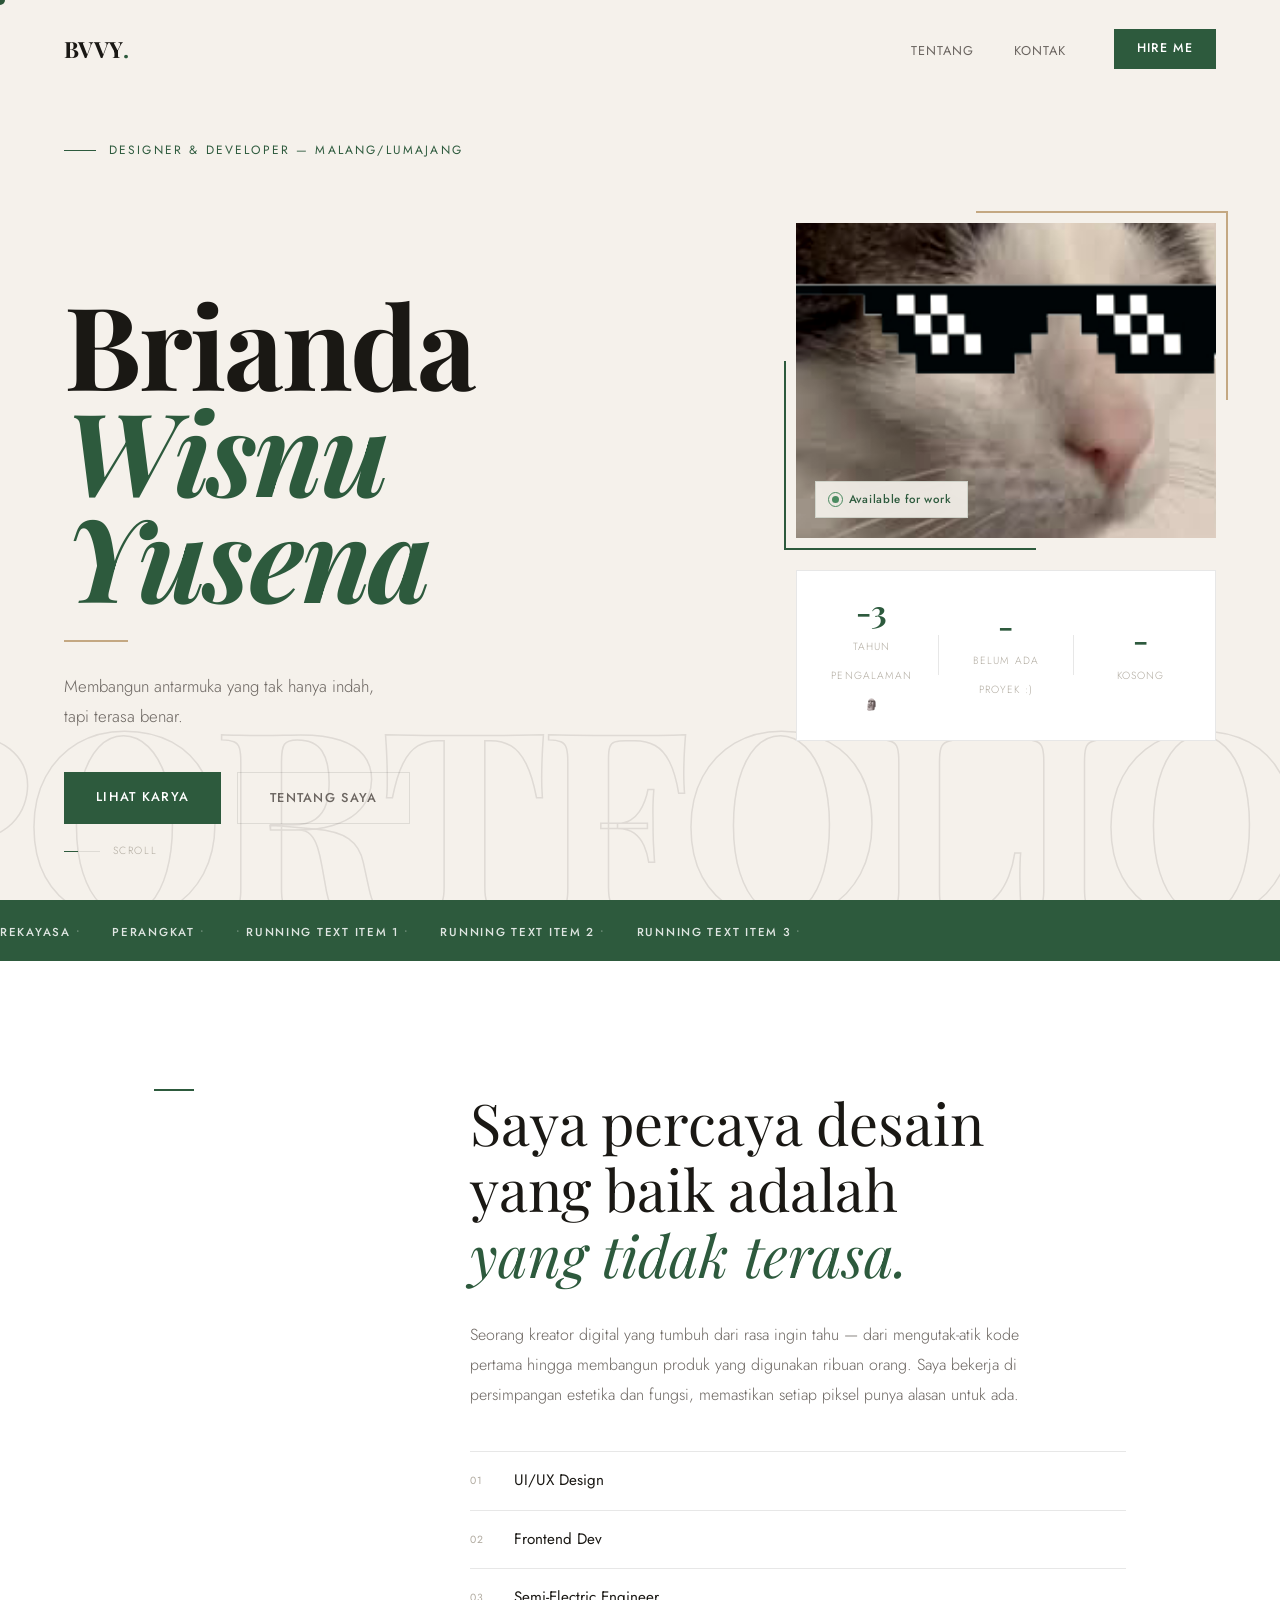
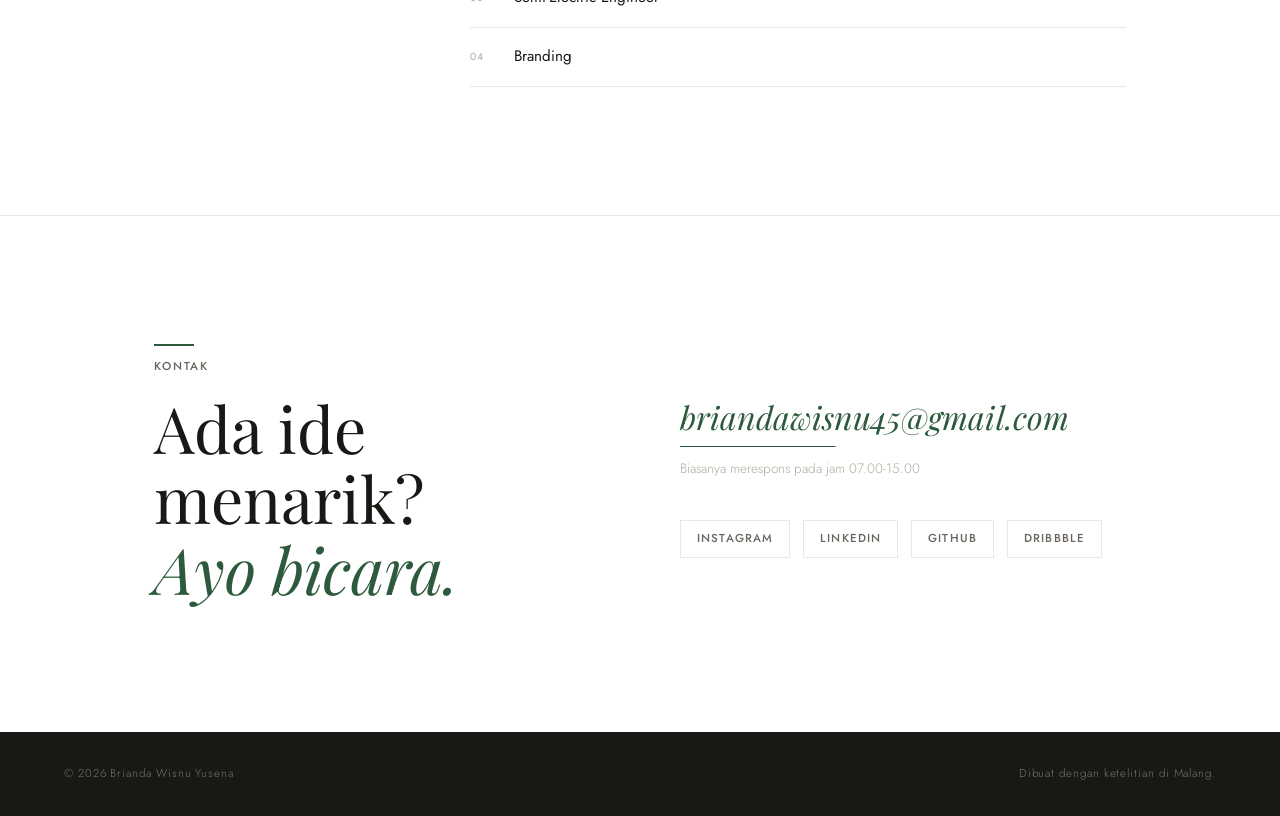
==== index.html @ b6e25d0e "Add files via upload" ====
<!DOCTYPE html>
<html lang="id">
<head>
  <meta charset="UTF-8"/>
  <meta name="viewport" content="width=device-width, initial-scale=1.0"/>
  <title>Brianda Wisnu Yusena — Portfolio</title>
  <link rel="stylesheet" href="style.css"/>
  <link href="https://fonts.googleapis.com/css2?family=Playfair+Display:ital,wght@0,400;0,700;1,400;1,700&family=Jost:wght@300;400;500&display=swap" rel="stylesheet"/>
</head>
<body>

  <div class="cursor" id="cursor"></div>

  <!-- NAV -->
  <nav class="nav" id="nav">
    <div class="nav-logo">BVVY<span>.</span></div>
    <ul class="nav-links">
      <li><a href="#about">Tentang</a></li>
      <li><a href="#contact">Kontak</a></li>
    </ul>
    <a href="file:///D:/Maweb/Page/hire.html" class="nav-cta">Hire Me</a>
  </nav>

  <!-- HERO -->
  <section class="hero" id="home">
    <div class="hero-bg-text">PORTFOLIO</div>
    <div class="hero-inner">
      <div class="hero-left">
        <p class="hero-eyebrow reveal">Designer &amp; Developer — Malang/Lumajang</p>
        <h1 class="hero-title reveal">
          <br>Brianda<br/>
          <em>Wisnu Yusena</em>
        </h1>
        <div class="hero-line-dec reveal"></div>
        <p class="hero-desc reveal">
          Membangun antarmuka yang tak hanya indah,<br/>
          tapi terasa benar.
        </p>
        <div class="hero-actions reveal">
          <a href="#work" class="btn-primary">Lihat Karya</a>
          <a href="#about" class="btn-ghost">Tentang Saya</a>
        </div>
      </div>
      <div class="hero-right reveal">
        <div class="hero-photo-frame">
          <img src="Pc/images 5.png" alt="Arif Rizaldi" class="hero-photo"/>
          <div class="hero-photo-tag">
            <div class="dot-pulse"></div>
            <span>Available for work</span>
          </div>
        </div>
        <div class="hero-stats">
          <div class="stat">
            <span class="stat-num">-3</span>
            <span class="stat-label">Tahun Pengalaman 🗿</span>
          </div>
          <div class="stat-div"></div>
          <div class="stat">
            <span class="stat-num">-</span>
            <span class="stat-label">Belum ada proyek :)</span>
          </div>
          <div class="stat-div"></div>
          <div class="stat">
            <span class="stat-num">-</span>
            <span class="stat-label">Kosong</span>
          </div>
        </div>
      </div>
    </div>
    <div class="hero-scroll-indicator">
      <div class="scroll-track"><div class="scroll-thumb"></div></div>
      <span>scroll</span>
    </div>
  </section>

  <!-- MARQUEE -->
  <div class="marquee-wrap">
  <div class="marquee">
    <span>Rekayasa <em>•</em></span>
    <span>Perangkat <em>•</em></span>
    <span> <em>•</em></span>
  </div>
  <div class="marquee" aria-hidden="true">
    <span>Running Text Item 1 <em>•</em></span>
    <span>Running Text Item 2 <em>•</em></span>
    <span>Running Text Item 3 <em>•</em></span>
  </div>
</div>
  <!-- ABOUT -->
  <section class="about" id="about">
    <div class="container">
      <div class="about-wrap">
        <div class="about-label reveal">
          <div class="label-line"></div>
          <p>Tentang Saya</p>
        </div>
        <div class="about-body">
          <h2 class="about-title reveal">
            Saya percaya desain<br/>
            yang baik adalah<br/>
            <em>yang tidak terasa.</em>
          </h2>
          <p class="about-text reveal">
            Seorang kreator digital yang tumbuh dari rasa ingin tahu — dari mengutak-atik kode pertama hingga membangun produk yang digunakan ribuan orang. Saya bekerja di persimpangan estetika dan fungsi, memastikan setiap piksel punya alasan untuk ada.
          </p>
          <div class="about-skills reveal">
            <div class="skill-item"><span>01</span>UI/UX Design</div>
            <div class="skill-item"><span>02</span>Frontend Dev</div>
            <div class="skill-item"><span>03</span>Semi-Electric Engineer</div>
            <div class="skill-item"><span>04</span>Branding</div>
          </div>
        </div>
      </div>
    </div>
  </section>
  <!-- CONTACT -->
  <section class="contact" id="contact">
    <div class="container">
      <div class="contact-wrap reveal">
        <div class="contact-left">
          <div class="label-line"></div>
          <p class="contact-label">Kontak</p>
          <h2 class="contact-title">Ada ide<br/>menarik?<br/><em>Ayo bicara.</em></h2>
        </div>
        <div class="contact-right">
          <a href="mailto:briandawisnu45@gmail.com" class="contact-email">briandawisnu45@gmail.com</a>
          <p class="contact-note">Biasanya merespons pada jam 07.00-15.00</p>
          <div class="contact-socials">
            <a href="https://www.instagram.com/elangselam_e?igsh=MTh6Z2Eya3MxMW1mcg%3D%3D" class="social-link">Instagram</a>
            <a href="http://www.linkedin.com/in/brianda-wisnu-yusena-b9aa6035a" class="social-link">LinkedIn</a>
            <a href="https://github.com/Brian-yo" class="social-link">GitHub</a>
            <a href="#" class="social-link">Dribbble</a>
          </div>
        </div>
      </div>
    </div>
  </section>

  <!-- FOOTER -->
  <footer class="footer">
    <p>© 2026 Brianda Wisnu Yusena</p>
    <p>Dibuat dengan ketelitian di Malang.</p>
  </footer>

  <script src="script.js"></script>
</body>
</html>
---- style.css ----
/* ===== RESET ===== */
*, *::before, *::after { margin: 0; padding: 0; box-sizing: border-box; }

:root {
  --bg:       #f5f1eb;
  --bg2:      #eeeae3;
  --surface:  #ffffff;
  --ink:      #1a1814;
  --ink-soft: #6b6560;
  --ink-faint:#b0aa9f;
  --accent:   #2d5a3d;
  --accent2:  #4a8a60;
  --warm:     #c4a882;
  --border:   rgba(26,24,20,0.1);
  --font-serif: 'Playfair Display', Georgia, serif;
  --font-sans:  'Jost', sans-serif;
  --ease: cubic-bezier(0.25, 0.46, 0.45, 0.94);
}

html { scroll-behavior: smooth; }

body {
  background: var(--bg);
  color: var(--ink);
  font-family: var(--font-sans);
  font-weight: 300;
  font-size: 17px;
  line-height: 1.7;
  overflow-x: hidden;
  cursor: none;
}

a { color: inherit; text-decoration: none; }

/* ===== CURSOR ===== */
.cursor {
  position: fixed;
  width: 10px; height: 10px;
  background: var(--accent);
  border-radius: 50%;
  pointer-events: none;
  z-index: 9999;
  transform: translate(-50%, -50%);
  transition: transform 0.1s var(--ease), width 0.3s var(--ease), height 0.3s var(--ease), background 0.3s;
  mix-blend-mode: multiply;
}
body.hovering .cursor {
  width: 48px; height: 48px;
  background: var(--accent);
  opacity: 0.25;
}

/* ===== NAV ===== */
.nav {
  position: fixed; top: 0; left: 0; right: 0;
  z-index: 100;
  display: flex; align-items: center;
  padding: 1.8rem 4rem;
  gap: 3rem;
  transition: padding 0.4s var(--ease), background 0.4s, box-shadow 0.4s;
}
.nav.scrolled {
  padding: 1.1rem 4rem;
  background: rgba(245,241,235,0.92);
  backdrop-filter: blur(16px);
  box-shadow: 0 1px 0 var(--border);
}
.nav-logo {
  font-family: var(--font-serif);
  font-size: 1.4rem;
  font-weight: 700;
  letter-spacing: 0.02em;
  color: var(--ink);
  margin-right: auto;
}
.nav-logo span { color: var(--accent); }
.nav-links {
  list-style: none;
  display: flex; gap: 2.5rem;
}
.nav-links a {
  font-size: 0.8rem;
  font-weight: 400;
  letter-spacing: 0.08em;
  text-transform: uppercase;
  color: var(--ink-soft);
  position: relative;
  transition: color 0.3s;
}
.nav-links a::after {
  content: '';
  position: absolute;
  bottom: -2px; left: 0;
  width: 0; height: 1.5px;
  background: var(--accent);
  transition: width 0.35s var(--ease);
}
.nav-links a:hover { color: var(--ink); }
.nav-links a:hover::after { width: 100%; }
.nav-cta {
  font-size: 0.78rem;
  font-weight: 500;
  letter-spacing: 0.1em;
  text-transform: uppercase;
  color: var(--surface);
  background: var(--accent);
  padding: 0.6rem 1.4rem;
  transition: background 0.3s, transform 0.2s;
}
.nav-cta:hover { background: var(--accent2); transform: translateY(-1px); }

/* ===== HERO ===== */
.hero {
  min-height: 100vh;
  display: flex; align-items: center;
  padding: 8rem 4rem 4rem;
  position: relative;
  overflow: hidden;
}
.hero-bg-text {
  position: absolute;
  bottom: -0.15em; right: -0.05em;
  font-family: var(--font-serif);
  font-size: clamp(8rem, 20vw, 20rem);
  font-weight: 700;
  color: transparent;
  -webkit-text-stroke: 1.5px var(--border);
  letter-spacing: -0.04em;
  pointer-events: none;
  user-select: none;
  line-height: 1;
}
.hero-inner {
  display: grid;
  grid-template-columns: 1fr 1fr;
  gap: 5rem;
  align-items: center;
  width: 100%;
  max-width: 1200px;
  margin: 0 auto;
}
.hero-eyebrow {
  font-size: 0.75rem;
  font-weight: 400;
  letter-spacing: 0.18em;
  text-transform: uppercase;
  color: var(--accent);
  margin-bottom: 1.5rem;
  display: flex; align-items: center; gap: 0.8rem;
}
.hero-eyebrow::before {
  content: '';
  display: inline-block;
  width: 2rem; height: 1px;
  background: var(--accent);
}
.hero-title {
  font-family: var(--font-serif);
  font-size: clamp(4rem, 9vw, 8rem);
  font-weight: 700;
  line-height: 0.92;
  letter-spacing: -0.02em;
  color: var(--ink);
  margin-bottom: 2rem;
}
.hero-title em {
  font-style: italic;
  color: var(--accent);
}
.hero-line-dec {
  width: 4rem; height: 2px;
  background: var(--warm);
  margin-bottom: 1.8rem;
}
.hero-desc {
  font-size: 1.05rem;
  color: var(--ink-soft);
  line-height: 1.8;
  margin-bottom: 2.5rem;
}
.hero-actions { display: flex; gap: 1rem; flex-wrap: wrap; }
.btn-primary {
  display: inline-block;
  font-size: 0.8rem;
  font-weight: 500;
  letter-spacing: 0.1em;
  text-transform: uppercase;
  background: var(--accent);
  color: #fff;
  padding: 0.9rem 2rem;
  transition: background 0.3s, transform 0.2s;
}
.btn-primary:hover { background: var(--accent2); transform: translateY(-2px); }
.btn-ghost {
  display: inline-block;
  font-size: 0.8rem;
  font-weight: 500;
  letter-spacing: 0.1em;
  text-transform: uppercase;
  border: 1.5px solid var(--border);
  color: var(--ink-soft);
  padding: 0.9rem 2rem;
  transition: border-color 0.3s, color 0.3s, transform 0.2s;
}
.btn-ghost:hover { border-color: var(--ink); color: var(--ink); transform: translateY(-2px); }

/* HERO RIGHT */
.hero-right { display: flex; flex-direction: column; gap: 2rem; }
.hero-photo-frame {
  position: relative;
  width: 100%;
  max-width: 420px;
  margin-left: auto;
}
.hero-photo {
  width: 100%;
  aspect-ratio: 4/3;
  object-fit: cover;
  object-position: center;
  display: block;
  filter: sepia(8%) contrast(1.05);
  transition: filter 0.5s;
}
.hero-photo:hover { filter: sepia(0%) contrast(1.02); }
.hero-photo-frame::before {
  content: '';
  position: absolute;
  top: -12px; right: -12px;
  width: 60%; height: 60%;
  border-top: 2px solid var(--warm);
  border-right: 2px solid var(--warm);
  pointer-events: none;
  z-index: 1;
}
.hero-photo-frame::after {
  content: '';
  position: absolute;
  bottom: -12px; left: -12px;
  width: 60%; height: 60%;
  border-bottom: 2px solid var(--accent);
  border-left: 2px solid var(--accent);
  pointer-events: none;
  z-index: 1;
}
.hero-photo-tag {
  position: absolute;
  bottom: 1.2rem; left: 1.2rem;
  background: rgba(245,241,235,0.92);
  backdrop-filter: blur(8px);
  padding: 0.5rem 1rem;
  display: flex; align-items: center; gap: 0.6rem;
  font-size: 0.72rem;
  font-weight: 500;
  letter-spacing: 0.06em;
  color: var(--accent);
  border: 1px solid rgba(45,90,61,0.15);
  z-index: 2;
}
.dot-pulse {
  width: 7px; height: 7px;
  border-radius: 50%;
  background: var(--accent2);
  position: relative;
}
.dot-pulse::after {
  content: '';
  position: absolute;
  inset: -4px;
  border-radius: 50%;
  border: 1.5px solid var(--accent2);
  animation: pulse 2s infinite;
}
@keyframes pulse {
  0% { opacity: 1; transform: scale(1); }
  100% { opacity: 0; transform: scale(2.2); }
}

/* HERO STATS */
.hero-stats {
  display: flex; align-items: center;
  gap: 1.5rem;
  padding: 1.5rem 2rem;
  background: var(--surface);
  border: 1px solid var(--border);
  max-width: 420px;
  margin-left: auto;
}
.stat { text-align: center; flex: 1; }
.stat-num {
  display: block;
  font-family: var(--font-serif);
  font-size: 2rem;
  font-weight: 700;
  color: var(--accent);
  line-height: 1;
  margin-bottom: 0.2rem;
}
.stat-label {
  font-size: 0.65rem;
  text-transform: uppercase;
  letter-spacing: 0.1em;
  color: var(--ink-faint);
}
.stat-div { width: 1px; height: 40px; background: var(--border); }

/* HERO SCROLL */
.hero-scroll-indicator {
  position: absolute;
  bottom: 2.5rem; left: 4rem;
  display: flex; align-items: center; gap: 0.8rem;
  font-size: 0.65rem;
  letter-spacing: 0.15em;
  text-transform: uppercase;
  color: var(--ink-faint);
}
.scroll-track {
  width: 36px; height: 1px;
  background: var(--border);
  position: relative; overflow: hidden;
}
.scroll-thumb {
  position: absolute;
  top: 0; left: 0;
  height: 100%; width: 40%;
  background: var(--accent);
  animation: scrollAnim 2s infinite var(--ease);
}
@keyframes scrollAnim {
  0% { left: -40%; }
  100% { left: 140%; }
}

/* ===== MARQUEE ===== */
.marquee-wrap {
  overflow: hidden;
  background: var(--accent);
  padding: 1rem 0;
  white-space: nowrap;
}
.marquee {
  display: inline-flex; gap: 2rem;
  animation: marquee 20s linear infinite;
}
.marquee span {
  font-size: 0.72rem;
  font-weight: 500;
  letter-spacing: 0.15em;
  text-transform: uppercase;
  color: rgba(255,255,255,0.85);
}
.marquee em {
  color: rgba(255,255,255,0.35);
  font-style: normal;
}
@keyframes marquee {
  from { transform: translateX(0); }
  to { transform: translateX(-50%); }
}

/* ===== CONTAINER ===== */
.container {
  max-width: 1100px;
  margin: 0 auto;
  padding: 0 4rem;
}

/* ===== LABEL STYLE ===== */
.label-line {
  width: 2.5rem; height: 2px;
  background: var(--accent);
  margin-bottom: 0.7rem;
}

/* ===== ABOUT ===== */
.about {
  padding: 8rem 0;
  background: var(--surface);
}
.about-wrap {
  display: grid;
  grid-template-columns: 220px 1fr;
  gap: 6rem;
  align-items: start;
}
.about-label p {
  font-size: 0.72rem;
  font-weight: 500;
  letter-spacing: 0.16em;
  text-transform: uppercase;
  color: var(--ink-soft);
  position: sticky;
  top: 7rem;
}
.about-title {
  font-family: var(--font-serif);
  font-size: clamp(2.2rem, 4.5vw, 3.8rem);
  font-weight: 400;
  line-height: 1.15;
  margin-bottom: 2rem;
}
.about-title em { font-style: italic; color: var(--accent); }
.about-text {
  font-size: 1rem;
  color: var(--ink-soft);
  line-height: 1.9;
  margin-bottom: 2.5rem;
  max-width: 560px;
}
.about-skills {
  display: flex;
  flex-direction: column;
  gap: 0;
  border-top: 1px solid var(--border);
}
.skill-item {
  display: flex; align-items: center; gap: 1.5rem;
  padding: 1rem 0;
  border-bottom: 1px solid var(--border);
  font-size: 0.95rem;
  font-weight: 400;
  color: var(--ink);
  transition: padding-left 0.3s var(--ease), color 0.3s;
  cursor: default;
}
.skill-item:hover { padding-left: 0.8rem; color: var(--accent); }
.skill-item span {
  font-size: 0.65rem;
  font-weight: 400;
  letter-spacing: 0.1em;
  color: var(--ink-faint);
  min-width: 20px;
}

/* ===== WORK ===== */
.work {
  padding: 8rem 0;
  background: var(--bg);
}
.work-header {
  margin-bottom: 4rem;
}
.work-label {
  font-size: 0.72rem;
  font-weight: 500;
  letter-spacing: 0.16em;
  text-transform: uppercase;
  color: var(--ink-soft);
  margin-bottom: 0.5rem;
}
.work-title {
  font-family: var(--font-serif);
  font-size: clamp(2.5rem, 5vw, 4.5rem);
  font-weight: 700;
  line-height: 1.05;
  letter-spacing: -0.02em;
}
.work-title em { font-style: italic; color: var(--accent); }

.work-list { display: flex; flex-direction: column; gap: 0; }
.work-item {
  display: grid;
  grid-template-columns: 60px 360px 1fr;
  gap: 2.5rem;
  align-items: center;
  padding: 3rem 0;
  border-top: 1px solid var(--border);
  position: relative;
  transition: background 0.3s;
}
.work-item:last-child { border-bottom: 1px solid var(--border); }
.work-item:hover { background: rgba(255,255,255,0.5); }

.work-num {
  font-family: var(--font-serif);
  font-size: 0.72rem;
  font-weight: 700;
  color: var(--ink-faint);
  letter-spacing: 0.05em;
  align-self: flex-start;
  padding-top: 0.3rem;
}
.work-img-wrap { overflow: hidden; }
.work-img {
  height: 200px;
  position: relative;
  overflow: hidden;
  transition: transform 0.5s var(--ease);
}
.work-item:hover .work-img { transform: scale(1.03); }
.wi-shape {
  position: absolute;
  border-radius: 50%;
  opacity: 0.4;
  transition: transform 0.7s var(--ease);
}
.ws1 { width: 100px; height: 100px; background: var(--warm); top: -20px; right: -20px; }
.ws2 { width: 60px; height: 60px; background: var(--accent); bottom: 20px; left: 20px; border-radius: 0; transform: rotate(30deg); }
.ws3 { width: 80px; height: 80px; background: #4a8a60; bottom: -10px; right: 30px; }
.ws4 { width: 50px; height: 50px; background: #2d5a3d; top: 20px; left: -10px; border-radius: 4px; }
.ws5 { width: 90px; height: 90px; background: #8a6090; top: 10px; left: 30px; border-radius: 4px; transform: rotate(15deg); }
.ws6 { width: 55px; height: 55px; background: #5a3d7a; bottom: 20px; right: 20px; }
.work-item:hover .wi-shape { transform: scale(1.25) rotate(10deg); opacity: 0.6; }

.work-meta { padding-right: 2rem; }
.work-category {
  display: block;
  font-size: 0.68rem;
  font-weight: 500;
  letter-spacing: 0.14em;
  text-transform: uppercase;
  color: var(--accent);
  margin-bottom: 0.6rem;
}
.work-meta h3 {
  font-family: var(--font-serif);
  font-size: 1.8rem;
  font-weight: 700;
  margin-bottom: 0.8rem;
  transition: color 0.3s;
}
.work-item:hover .work-meta h3 { color: var(--accent); }
.work-meta p {
  font-size: 0.9rem;
  color: var(--ink-soft);
  line-height: 1.7;
  margin-bottom: 1.2rem;
}
.work-link {
  font-size: 0.75rem;
  font-weight: 500;
  letter-spacing: 0.1em;
  text-transform: uppercase;
  color: var(--accent);
  position: relative;
  display: inline-block;
}
.work-link::after {
  content: '';
  position: absolute;
  bottom: -2px; left: 0;
  width: 100%; height: 1px;
  background: var(--accent);
  transform: scaleX(0.3);
  transform-origin: left;
  transition: transform 0.35s var(--ease);
}
.work-link:hover::after { transform: scaleX(1); }

/* ===== CONTACT ===== */
.contact {
  padding: 8rem 0;
  background: var(--surface);
  border-top: 1px solid var(--border);
}
.contact-wrap {
  display: grid;
  grid-template-columns: 1fr 1fr;
  gap: 5rem;
  align-items: center;
}
.contact-label {
  font-size: 0.72rem;
  font-weight: 500;
  letter-spacing: 0.16em;
  text-transform: uppercase;
  color: var(--ink-soft);
  margin-bottom: 1rem;
}
.contact-title {
  font-family: var(--font-serif);
  font-size: clamp(2.5rem, 5vw, 4.5rem);
  font-weight: 400;
  line-height: 1.1;
}
.contact-title em { font-style: italic; color: var(--accent); }
.contact-email {
  display: block;
  font-family: var(--font-serif);
  font-size: clamp(1.3rem, 2.5vw, 2rem);
  font-style: italic;
  color: var(--accent);
  margin-bottom: 0.8rem;
  position: relative;
  display: inline-block;
}
.contact-email::after {
  content: '';
  position: absolute;
  bottom: -2px; left: 0;
  width: 100%; height: 1px;
  background: var(--accent);
  transform-origin: left;
  transform: scaleX(0.4);
  transition: transform 0.4s var(--ease);
}
.contact-email:hover::after { transform: scaleX(1); }
.contact-note {
  font-size: 0.85rem;
  color: var(--ink-faint);
  margin-bottom: 2.5rem;
}
.contact-socials {
  display: flex; flex-wrap: wrap; gap: 0.8rem;
}
.social-link {
  font-size: 0.72rem;
  font-weight: 500;
  letter-spacing: 0.1em;
  text-transform: uppercase;
  color: var(--ink-soft);
  border: 1px solid var(--border);
  padding: 0.5rem 1rem;
  transition: color 0.3s, border-color 0.3s, background 0.3s;
}
.social-link:hover {
  color: var(--surface);
  background: var(--accent);
  border-color: var(--accent);
}

/* ===== FOOTER ===== */
.footer {
  padding: 2rem 4rem;
  background: var(--ink);
  color: rgba(255,255,255,0.4);
  display: flex;
  justify-content: space-between;
  align-items: center;
  font-size: 0.72rem;
  letter-spacing: 0.08em;
}

/* ===== REVEAL ===== */
.reveal {
  opacity: 0;
  transform: translateY(24px);
  transition: opacity 0.85s var(--ease), transform 0.85s var(--ease);
}
.reveal.visible { opacity: 1; transform: translateY(0); }

/* ===== RESPONSIVE ===== */
@media (max-width: 960px) {
  .nav { padding: 1.4rem 2rem; }
  .nav.scrolled { padding: 1rem 2rem; }
  .nav-cta { display: none; }
  .hero { padding: 7rem 2rem 4rem; }
  .hero-inner { grid-template-columns: 1fr; gap: 3rem; }
  .hero-right { order: -1; }
  .hero-photo-frame { max-width: 100%; }
  .hero-stats { max-width: 100%; }
  .hero-bg-text { font-size: 22vw; }
  .container { padding: 0 2rem; }
  .about-wrap { grid-template-columns: 1fr; gap: 2rem; }
  .about-label p { position: static; }
  .work-item { grid-template-columns: 40px 1fr; grid-template-rows: auto auto; }
  .work-img-wrap { grid-column: 2; }
  .work-meta { grid-column: 2; }
  .contact-wrap { grid-template-columns: 1fr; gap: 3rem; }
  .footer { flex-direction: column; gap: 0.5rem; text-align: center; padding: 1.5rem; }
  .hero-scroll-indicator { left: 2rem; }
}
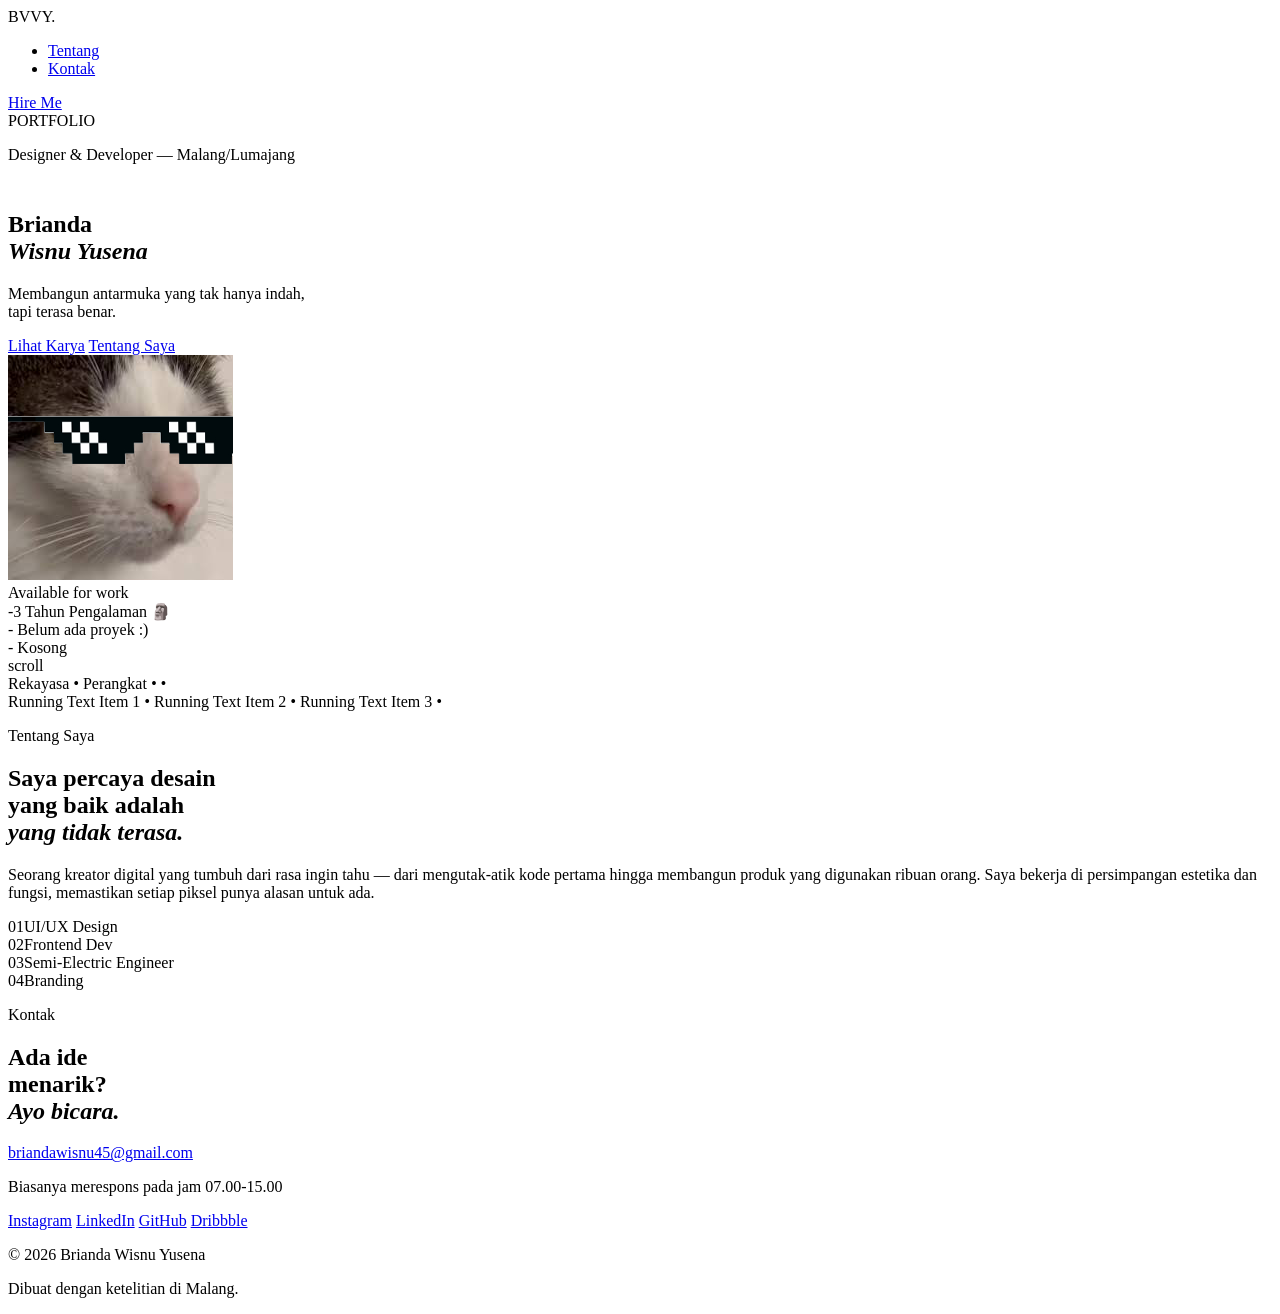
==== commit edffe1f0: "Update index.html" ====
--- a/index.html
+++ b/index.html
@@ -4,7 +4,7 @@
   <meta charset="UTF-8"/>
   <meta name="viewport" content="width=device-width, initial-scale=1.0"/>
   <title>Brianda Wisnu Yusena — Portfolio</title>
-  <link rel="stylesheet" href="style.css"/>
+  <link rel="stylesheet" href="hire.css"/>
   <link href="https://fonts.googleapis.com/css2?family=Playfair+Display:ital,wght@0,400;0,700;1,400;1,700&family=Jost:wght@300;400;500&display=swap" rel="stylesheet"/>
 </head>
 <body>
@@ -142,6 +142,6 @@
     <p>Dibuat dengan ketelitian di Malang.</p>
   </footer>
 
-  <script src="script.js"></script>
+  <script src="hire.js"></script>
 </body>
 </html>
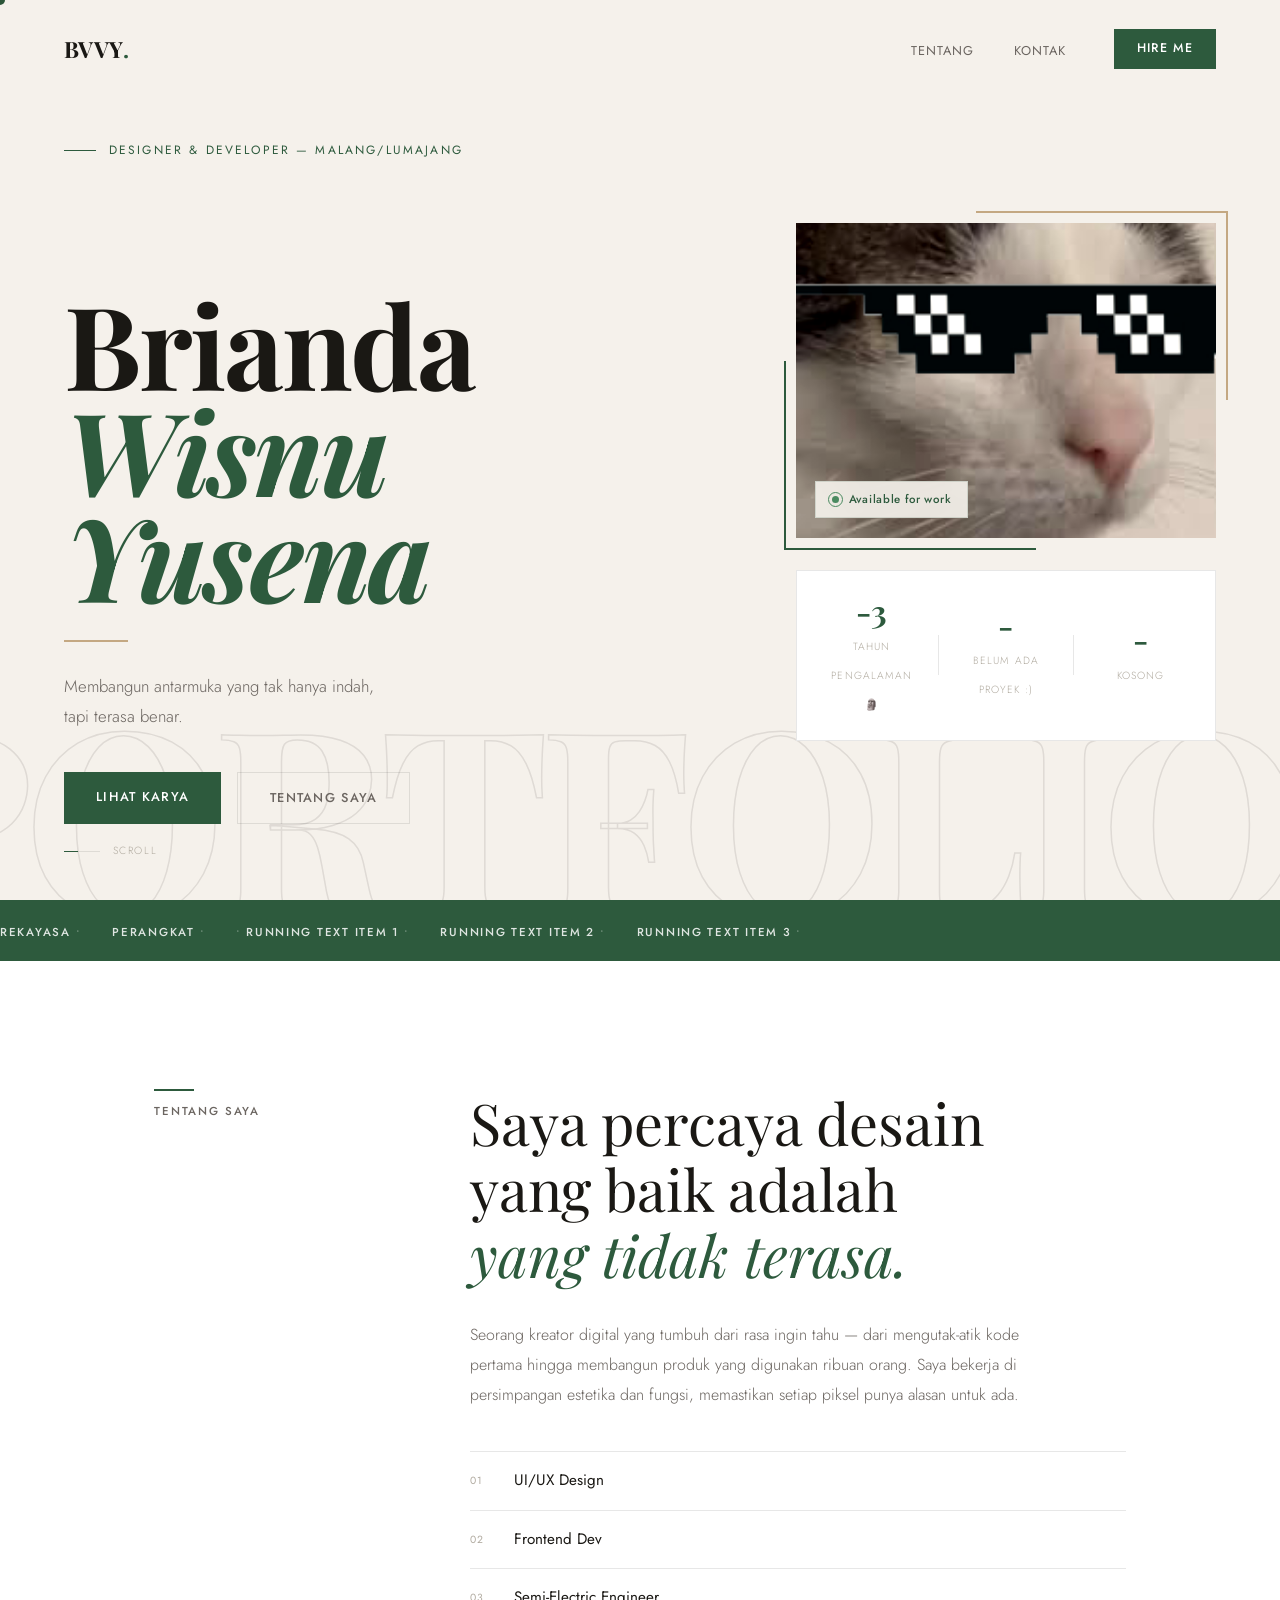
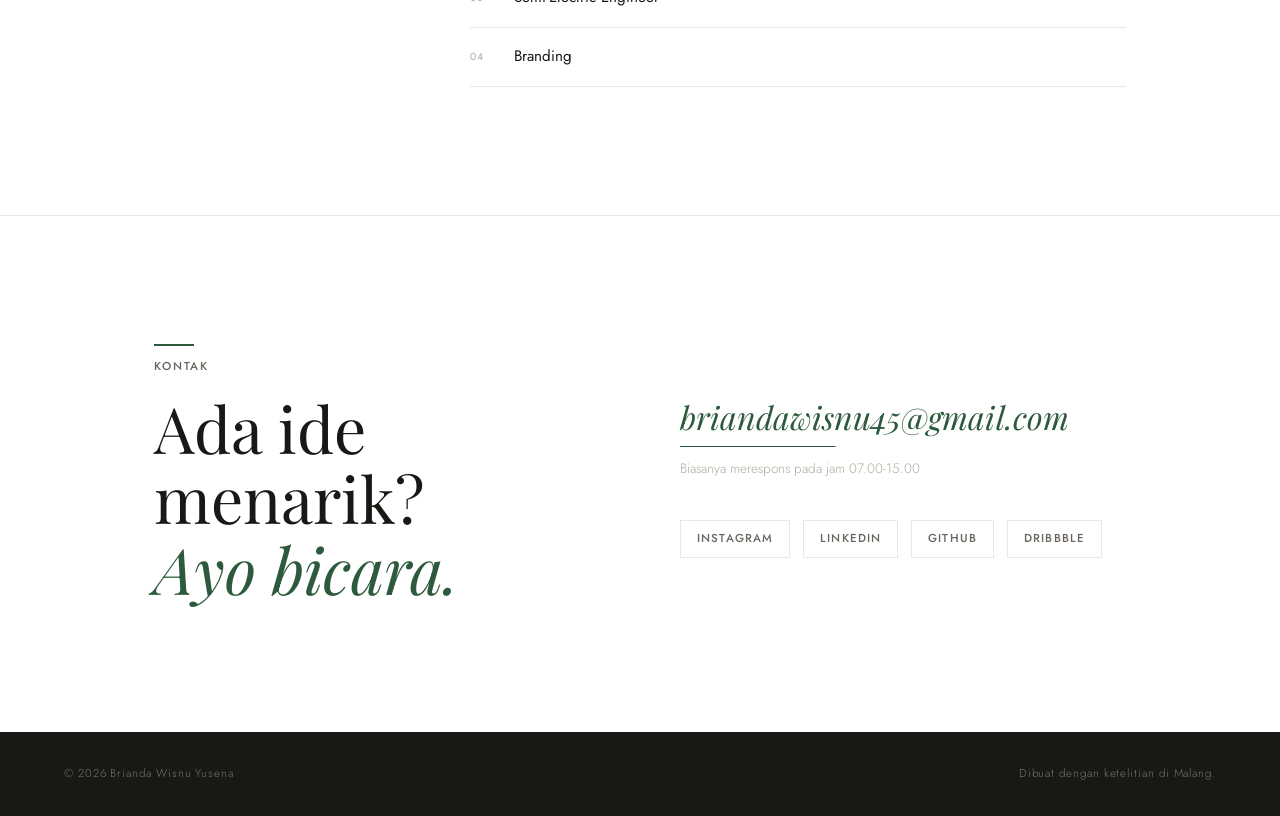
==== commit 8d341396: "Update index.html" ====
--- a/index.html
+++ b/index.html
@@ -4,7 +4,7 @@
   <meta charset="UTF-8"/>
   <meta name="viewport" content="width=device-width, initial-scale=1.0"/>
   <title>Brianda Wisnu Yusena — Portfolio</title>
-  <link rel="stylesheet" href="hire.css"/>
+  <link rel="stylesheet" href="style.css"/>
   <link href="https://fonts.googleapis.com/css2?family=Playfair+Display:ital,wght@0,400;0,700;1,400;1,700&family=Jost:wght@300;400;500&display=swap" rel="stylesheet"/>
 </head>
 <body>
@@ -142,6 +142,6 @@
     <p>Dibuat dengan ketelitian di Malang.</p>
   </footer>
 
-  <script src="hire.js"></script>
+  <script src="script.js"></script>
 </body>
 </html>
--- a/style.css
+++ b/style.css
@@ -0,0 +1,661 @@
+/* ===== RESET ===== */
+*, *::before, *::after { margin: 0; padding: 0; box-sizing: border-box; }
+
+:root {
+  --bg:       #f5f1eb;
+  --bg2:      #eeeae3;
+  --surface:  #ffffff;
+  --ink:      #1a1814;
+  --ink-soft: #6b6560;
+  --ink-faint:#b0aa9f;
+  --accent:   #2d5a3d;
+  --accent2:  #4a8a60;
+  --warm:     #c4a882;
+  --border:   rgba(26,24,20,0.1);
+  --font-serif: 'Playfair Display', Georgia, serif;
+  --font-sans:  'Jost', sans-serif;
+  --ease: cubic-bezier(0.25, 0.46, 0.45, 0.94);
+}
+
+html { scroll-behavior: smooth; }
+
+body {
+  background: var(--bg);
+  color: var(--ink);
+  font-family: var(--font-sans);
+  font-weight: 300;
+  font-size: 17px;
+  line-height: 1.7;
+  overflow-x: hidden;
+  cursor: none;
+}
+
+a { color: inherit; text-decoration: none; }
+
+/* ===== CURSOR ===== */
+.cursor {
+  position: fixed;
+  width: 10px; height: 10px;
+  background: var(--accent);
+  border-radius: 50%;
+  pointer-events: none;
+  z-index: 9999;
+  transform: translate(-50%, -50%);
+  transition: transform 0.1s var(--ease), width 0.3s var(--ease), height 0.3s var(--ease), background 0.3s;
+  mix-blend-mode: multiply;
+}
+body.hovering .cursor {
+  width: 48px; height: 48px;
+  background: var(--accent);
+  opacity: 0.25;
+}
+
+/* ===== NAV ===== */
+.nav {
+  position: fixed; top: 0; left: 0; right: 0;
+  z-index: 100;
+  display: flex; align-items: center;
+  padding: 1.8rem 4rem;
+  gap: 3rem;
+  transition: padding 0.4s var(--ease), background 0.4s, box-shadow 0.4s;
+}
+.nav.scrolled {
+  padding: 1.1rem 4rem;
+  background: rgba(245,241,235,0.92);
+  backdrop-filter: blur(16px);
+  box-shadow: 0 1px 0 var(--border);
+}
+.nav-logo {
+  font-family: var(--font-serif);
+  font-size: 1.4rem;
+  font-weight: 700;
+  letter-spacing: 0.02em;
+  color: var(--ink);
+  margin-right: auto;
+}
+.nav-logo span { color: var(--accent); }
+.nav-links {
+  list-style: none;
+  display: flex; gap: 2.5rem;
+}
+.nav-links a {
+  font-size: 0.8rem;
+  font-weight: 400;
+  letter-spacing: 0.08em;
+  text-transform: uppercase;
+  color: var(--ink-soft);
+  position: relative;
+  transition: color 0.3s;
+}
+.nav-links a::after {
+  content: '';
+  position: absolute;
+  bottom: -2px; left: 0;
+  width: 0; height: 1.5px;
+  background: var(--accent);
+  transition: width 0.35s var(--ease);
+}
+.nav-links a:hover { color: var(--ink); }
+.nav-links a:hover::after { width: 100%; }
+.nav-cta {
+  font-size: 0.78rem;
+  font-weight: 500;
+  letter-spacing: 0.1em;
+  text-transform: uppercase;
+  color: var(--surface);
+  background: var(--accent);
+  padding: 0.6rem 1.4rem;
+  transition: background 0.3s, transform 0.2s;
+}
+.nav-cta:hover { background: var(--accent2); transform: translateY(-1px); }
+
+/* ===== HERO ===== */
+.hero {
+  min-height: 100vh;
+  display: flex; align-items: center;
+  padding: 8rem 4rem 4rem;
+  position: relative;
+  overflow: hidden;
+}
+.hero-bg-text {
+  position: absolute;
+  bottom: -0.15em; right: -0.05em;
+  font-family: var(--font-serif);
+  font-size: clamp(8rem, 20vw, 20rem);
+  font-weight: 700;
+  color: transparent;
+  -webkit-text-stroke: 1.5px var(--border);
+  letter-spacing: -0.04em;
+  pointer-events: none;
+  user-select: none;
+  line-height: 1;
+}
+.hero-inner {
+  display: grid;
+  grid-template-columns: 1fr 1fr;
+  gap: 5rem;
+  align-items: center;
+  width: 100%;
+  max-width: 1200px;
+  margin: 0 auto;
+}
+.hero-eyebrow {
+  font-size: 0.75rem;
+  font-weight: 400;
+  letter-spacing: 0.18em;
+  text-transform: uppercase;
+  color: var(--accent);
+  margin-bottom: 1.5rem;
+  display: flex; align-items: center; gap: 0.8rem;
+}
+.hero-eyebrow::before {
+  content: '';
+  display: inline-block;
+  width: 2rem; height: 1px;
+  background: var(--accent);
+}
+.hero-title {
+  font-family: var(--font-serif);
+  font-size: clamp(4rem, 9vw, 8rem);
+  font-weight: 700;
+  line-height: 0.92;
+  letter-spacing: -0.02em;
+  color: var(--ink);
+  margin-bottom: 2rem;
+}
+.hero-title em {
+  font-style: italic;
+  color: var(--accent);
+}
+.hero-line-dec {
+  width: 4rem; height: 2px;
+  background: var(--warm);
+  margin-bottom: 1.8rem;
+}
+.hero-desc {
+  font-size: 1.05rem;
+  color: var(--ink-soft);
+  line-height: 1.8;
+  margin-bottom: 2.5rem;
+}
+.hero-actions { display: flex; gap: 1rem; flex-wrap: wrap; }
+.btn-primary {
+  display: inline-block;
+  font-size: 0.8rem;
+  font-weight: 500;
+  letter-spacing: 0.1em;
+  text-transform: uppercase;
+  background: var(--accent);
+  color: #fff;
+  padding: 0.9rem 2rem;
+  transition: background 0.3s, transform 0.2s;
+}
+.btn-primary:hover { background: var(--accent2); transform: translateY(-2px); }
+.btn-ghost {
+  display: inline-block;
+  font-size: 0.8rem;
+  font-weight: 500;
+  letter-spacing: 0.1em;
+  text-transform: uppercase;
+  border: 1.5px solid var(--border);
+  color: var(--ink-soft);
+  padding: 0.9rem 2rem;
+  transition: border-color 0.3s, color 0.3s, transform 0.2s;
+}
+.btn-ghost:hover { border-color: var(--ink); color: var(--ink); transform: translateY(-2px); }
+
+/* HERO RIGHT */
+.hero-right { display: flex; flex-direction: column; gap: 2rem; }
+.hero-photo-frame {
+  position: relative;
+  width: 100%;
+  max-width: 420px;
+  margin-left: auto;
+}
+.hero-photo {
+  width: 100%;
+  aspect-ratio: 4/3;
+  object-fit: cover;
+  object-position: center;
+  display: block;
+  filter: sepia(8%) contrast(1.05);
+  transition: filter 0.5s;
+}
+.hero-photo:hover { filter: sepia(0%) contrast(1.02); }
+.hero-photo-frame::before {
+  content: '';
+  position: absolute;
+  top: -12px; right: -12px;
+  width: 60%; height: 60%;
+  border-top: 2px solid var(--warm);
+  border-right: 2px solid var(--warm);
+  pointer-events: none;
+  z-index: 1;
+}
+.hero-photo-frame::after {
+  content: '';
+  position: absolute;
+  bottom: -12px; left: -12px;
+  width: 60%; height: 60%;
+  border-bottom: 2px solid var(--accent);
+  border-left: 2px solid var(--accent);
+  pointer-events: none;
+  z-index: 1;
+}
+.hero-photo-tag {
+  position: absolute;
+  bottom: 1.2rem; left: 1.2rem;
+  background: rgba(245,241,235,0.92);
+  backdrop-filter: blur(8px);
+  padding: 0.5rem 1rem;
+  display: flex; align-items: center; gap: 0.6rem;
+  font-size: 0.72rem;
+  font-weight: 500;
+  letter-spacing: 0.06em;
+  color: var(--accent);
+  border: 1px solid rgba(45,90,61,0.15);
+  z-index: 2;
+}
+.dot-pulse {
+  width: 7px; height: 7px;
+  border-radius: 50%;
+  background: var(--accent2);
+  position: relative;
+}
+.dot-pulse::after {
+  content: '';
+  position: absolute;
+  inset: -4px;
+  border-radius: 50%;
+  border: 1.5px solid var(--accent2);
+  animation: pulse 2s infinite;
+}
+@keyframes pulse {
+  0% { opacity: 1; transform: scale(1); }
+  100% { opacity: 0; transform: scale(2.2); }
+}
+
+/* HERO STATS */
+.hero-stats {
+  display: flex; align-items: center;
+  gap: 1.5rem;
+  padding: 1.5rem 2rem;
+  background: var(--surface);
+  border: 1px solid var(--border);
+  max-width: 420px;
+  margin-left: auto;
+}
+.stat { text-align: center; flex: 1; }
+.stat-num {
+  display: block;
+  font-family: var(--font-serif);
+  font-size: 2rem;
+  font-weight: 700;
+  color: var(--accent);
+  line-height: 1;
+  margin-bottom: 0.2rem;
+}
+.stat-label {
+  font-size: 0.65rem;
+  text-transform: uppercase;
+  letter-spacing: 0.1em;
+  color: var(--ink-faint);
+}
+.stat-div { width: 1px; height: 40px; background: var(--border); }
+
+/* HERO SCROLL */
+.hero-scroll-indicator {
+  position: absolute;
+  bottom: 2.5rem; left: 4rem;
+  display: flex; align-items: center; gap: 0.8rem;
+  font-size: 0.65rem;
+  letter-spacing: 0.15em;
+  text-transform: uppercase;
+  color: var(--ink-faint);
+}
+.scroll-track {
+  width: 36px; height: 1px;
+  background: var(--border);
+  position: relative; overflow: hidden;
+}
+.scroll-thumb {
+  position: absolute;
+  top: 0; left: 0;
+  height: 100%; width: 40%;
+  background: var(--accent);
+  animation: scrollAnim 2s infinite var(--ease);
+}
+@keyframes scrollAnim {
+  0% { left: -40%; }
+  100% { left: 140%; }
+}
+
+/* ===== MARQUEE ===== */
+.marquee-wrap {
+  overflow: hidden;
+  background: var(--accent);
+  padding: 1rem 0;
+  white-space: nowrap;
+}
+.marquee {
+  display: inline-flex; gap: 2rem;
+  animation: marquee 20s linear infinite;
+}
+.marquee span {
+  font-size: 0.72rem;
+  font-weight: 500;
+  letter-spacing: 0.15em;
+  text-transform: uppercase;
+  color: rgba(255,255,255,0.85);
+}
+.marquee em {
+  color: rgba(255,255,255,0.35);
+  font-style: normal;
+}
+@keyframes marquee {
+  from { transform: translateX(0); }
+  to { transform: translateX(-50%); }
+}
+
+/* ===== CONTAINER ===== */
+.container {
+  max-width: 1100px;
+  margin: 0 auto;
+  padding: 0 4rem;
+}
+
+/* ===== LABEL STYLE ===== */
+.label-line {
+  width: 2.5rem; height: 2px;
+  background: var(--accent);
+  margin-bottom: 0.7rem;
+}
+
+/* ===== ABOUT ===== */
+.about {
+  padding: 8rem 0;
+  background: var(--surface);
+}
+.about-wrap {
+  display: grid;
+  grid-template-columns: 220px 1fr;
+  gap: 6rem;
+  align-items: start;
+}
+.about-label p {
+  font-size: 0.72rem;
+  font-weight: 500;
+  letter-spacing: 0.16em;
+  text-transform: uppercase;
+  color: var(--ink-soft);
+  position: sticky;
+  top: 7rem;
+}
+.about-title {
+  font-family: var(--font-serif);
+  font-size: clamp(2.2rem, 4.5vw, 3.8rem);
+  font-weight: 400;
+  line-height: 1.15;
+  margin-bottom: 2rem;
+}
+.about-title em { font-style: italic; color: var(--accent); }
+.about-text {
+  font-size: 1rem;
+  color: var(--ink-soft);
+  line-height: 1.9;
+  margin-bottom: 2.5rem;
+  max-width: 560px;
+}
+.about-skills {
+  display: flex;
+  flex-direction: column;
+  gap: 0;
+  border-top: 1px solid var(--border);
+}
+.skill-item {
+  display: flex; align-items: center; gap: 1.5rem;
+  padding: 1rem 0;
+  border-bottom: 1px solid var(--border);
+  font-size: 0.95rem;
+  font-weight: 400;
+  color: var(--ink);
+  transition: padding-left 0.3s var(--ease), color 0.3s;
+  cursor: default;
+}
+.skill-item:hover { padding-left: 0.8rem; color: var(--accent); }
+.skill-item span {
+  font-size: 0.65rem;
+  font-weight: 400;
+  letter-spacing: 0.1em;
+  color: var(--ink-faint);
+  min-width: 20px;
+}
+
+/* ===== WORK ===== */
+.work {
+  padding: 8rem 0;
+  background: var(--bg);
+}
+.work-header {
+  margin-bottom: 4rem;
+}
+.work-label {
+  font-size: 0.72rem;
+  font-weight: 500;
+  letter-spacing: 0.16em;
+  text-transform: uppercase;
+  color: var(--ink-soft);
+  margin-bottom: 0.5rem;
+}
+.work-title {
+  font-family: var(--font-serif);
+  font-size: clamp(2.5rem, 5vw, 4.5rem);
+  font-weight: 700;
+  line-height: 1.05;
+  letter-spacing: -0.02em;
+}
+.work-title em { font-style: italic; color: var(--accent); }
+
+.work-list { display: flex; flex-direction: column; gap: 0; }
+.work-item {
+  display: grid;
+  grid-template-columns: 60px 360px 1fr;
+  gap: 2.5rem;
+  align-items: center;
+  padding: 3rem 0;
+  border-top: 1px solid var(--border);
+  position: relative;
+  transition: background 0.3s;
+}
+.work-item:last-child { border-bottom: 1px solid var(--border); }
+.work-item:hover { background: rgba(255,255,255,0.5); }
+
+.work-num {
+  font-family: var(--font-serif);
+  font-size: 0.72rem;
+  font-weight: 700;
+  color: var(--ink-faint);
+  letter-spacing: 0.05em;
+  align-self: flex-start;
+  padding-top: 0.3rem;
+}
+.work-img-wrap { overflow: hidden; }
+.work-img {
+  height: 200px;
+  position: relative;
+  overflow: hidden;
+  transition: transform 0.5s var(--ease);
+}
+.work-item:hover .work-img { transform: scale(1.03); }
+.wi-shape {
+  position: absolute;
+  border-radius: 50%;
+  opacity: 0.4;
+  transition: transform 0.7s var(--ease);
+}
+.ws1 { width: 100px; height: 100px; background: var(--warm); top: -20px; right: -20px; }
+.ws2 { width: 60px; height: 60px; background: var(--accent); bottom: 20px; left: 20px; border-radius: 0; transform: rotate(30deg); }
+.ws3 { width: 80px; height: 80px; background: #4a8a60; bottom: -10px; right: 30px; }
+.ws4 { width: 50px; height: 50px; background: #2d5a3d; top: 20px; left: -10px; border-radius: 4px; }
+.ws5 { width: 90px; height: 90px; background: #8a6090; top: 10px; left: 30px; border-radius: 4px; transform: rotate(15deg); }
+.ws6 { width: 55px; height: 55px; background: #5a3d7a; bottom: 20px; right: 20px; }
+.work-item:hover .wi-shape { transform: scale(1.25) rotate(10deg); opacity: 0.6; }
+
+.work-meta { padding-right: 2rem; }
+.work-category {
+  display: block;
+  font-size: 0.68rem;
+  font-weight: 500;
+  letter-spacing: 0.14em;
+  text-transform: uppercase;
+  color: var(--accent);
+  margin-bottom: 0.6rem;
+}
+.work-meta h3 {
+  font-family: var(--font-serif);
+  font-size: 1.8rem;
+  font-weight: 700;
+  margin-bottom: 0.8rem;
+  transition: color 0.3s;
+}
+.work-item:hover .work-meta h3 { color: var(--accent); }
+.work-meta p {
+  font-size: 0.9rem;
+  color: var(--ink-soft);
+  line-height: 1.7;
+  margin-bottom: 1.2rem;
+}
+.work-link {
+  font-size: 0.75rem;
+  font-weight: 500;
+  letter-spacing: 0.1em;
+  text-transform: uppercase;
+  color: var(--accent);
+  position: relative;
+  display: inline-block;
+}
+.work-link::after {
+  content: '';
+  position: absolute;
+  bottom: -2px; left: 0;
+  width: 100%; height: 1px;
+  background: var(--accent);
+  transform: scaleX(0.3);
+  transform-origin: left;
+  transition: transform 0.35s var(--ease);
+}
+.work-link:hover::after { transform: scaleX(1); }
+
+/* ===== CONTACT ===== */
+.contact {
+  padding: 8rem 0;
+  background: var(--surface);
+  border-top: 1px solid var(--border);
+}
+.contact-wrap {
+  display: grid;
+  grid-template-columns: 1fr 1fr;
+  gap: 5rem;
+  align-items: center;
+}
+.contact-label {
+  font-size: 0.72rem;
+  font-weight: 500;
+  letter-spacing: 0.16em;
+  text-transform: uppercase;
+  color: var(--ink-soft);
+  margin-bottom: 1rem;
+}
+.contact-title {
+  font-family: var(--font-serif);
+  font-size: clamp(2.5rem, 5vw, 4.5rem);
+  font-weight: 400;
+  line-height: 1.1;
+}
+.contact-title em { font-style: italic; color: var(--accent); }
+.contact-email {
+  display: block;
+  font-family: var(--font-serif);
+  font-size: clamp(1.3rem, 2.5vw, 2rem);
+  font-style: italic;
+  color: var(--accent);
+  margin-bottom: 0.8rem;
+  position: relative;
+  display: inline-block;
+}
+.contact-email::after {
+  content: '';
+  position: absolute;
+  bottom: -2px; left: 0;
+  width: 100%; height: 1px;
+  background: var(--accent);
+  transform-origin: left;
+  transform: scaleX(0.4);
+  transition: transform 0.4s var(--ease);
+}
+.contact-email:hover::after { transform: scaleX(1); }
+.contact-note {
+  font-size: 0.85rem;
+  color: var(--ink-faint);
+  margin-bottom: 2.5rem;
+}
+.contact-socials {
+  display: flex; flex-wrap: wrap; gap: 0.8rem;
+}
+.social-link {
+  font-size: 0.72rem;
+  font-weight: 500;
+  letter-spacing: 0.1em;
+  text-transform: uppercase;
+  color: var(--ink-soft);
+  border: 1px solid var(--border);
+  padding: 0.5rem 1rem;
+  transition: color 0.3s, border-color 0.3s, background 0.3s;
+}
+.social-link:hover {
+  color: var(--surface);
+  background: var(--accent);
+  border-color: var(--accent);
+}
+
+/* ===== FOOTER ===== */
+.footer {
+  padding: 2rem 4rem;
+  background: var(--ink);
+  color: rgba(255,255,255,0.4);
+  display: flex;
+  justify-content: space-between;
+  align-items: center;
+  font-size: 0.72rem;
+  letter-spacing: 0.08em;
+}
+
+/* ===== REVEAL ===== */
+.reveal {
+  opacity: 0;
+  transform: translateY(24px);
+  transition: opacity 0.85s var(--ease), transform 0.85s var(--ease);
+}
+.reveal.visible { opacity: 1; transform: translateY(0); }
+
+/* ===== RESPONSIVE ===== */
+@media (max-width: 960px) {
+  .nav { padding: 1.4rem 2rem; }
+  .nav.scrolled { padding: 1rem 2rem; }
+  .nav-cta { display: none; }
+  .hero { padding: 7rem 2rem 4rem; }
+  .hero-inner { grid-template-columns: 1fr; gap: 3rem; }
+  .hero-right { order: -1; }
+  .hero-photo-frame { max-width: 100%; }
+  .hero-stats { max-width: 100%; }
+  .hero-bg-text { font-size: 22vw; }
+  .container { padding: 0 2rem; }
+  .about-wrap { grid-template-columns: 1fr; gap: 2rem; }
+  .about-label p { position: static; }
+  .work-item { grid-template-columns: 40px 1fr; grid-template-rows: auto auto; }
+  .work-img-wrap { grid-column: 2; }
+  .work-meta { grid-column: 2; }
+  .contact-wrap { grid-template-columns: 1fr; gap: 3rem; }
+  .footer { flex-direction: column; gap: 0.5rem; text-align: center; padding: 1.5rem; }
+  .hero-scroll-indicator { left: 2rem; }
+}
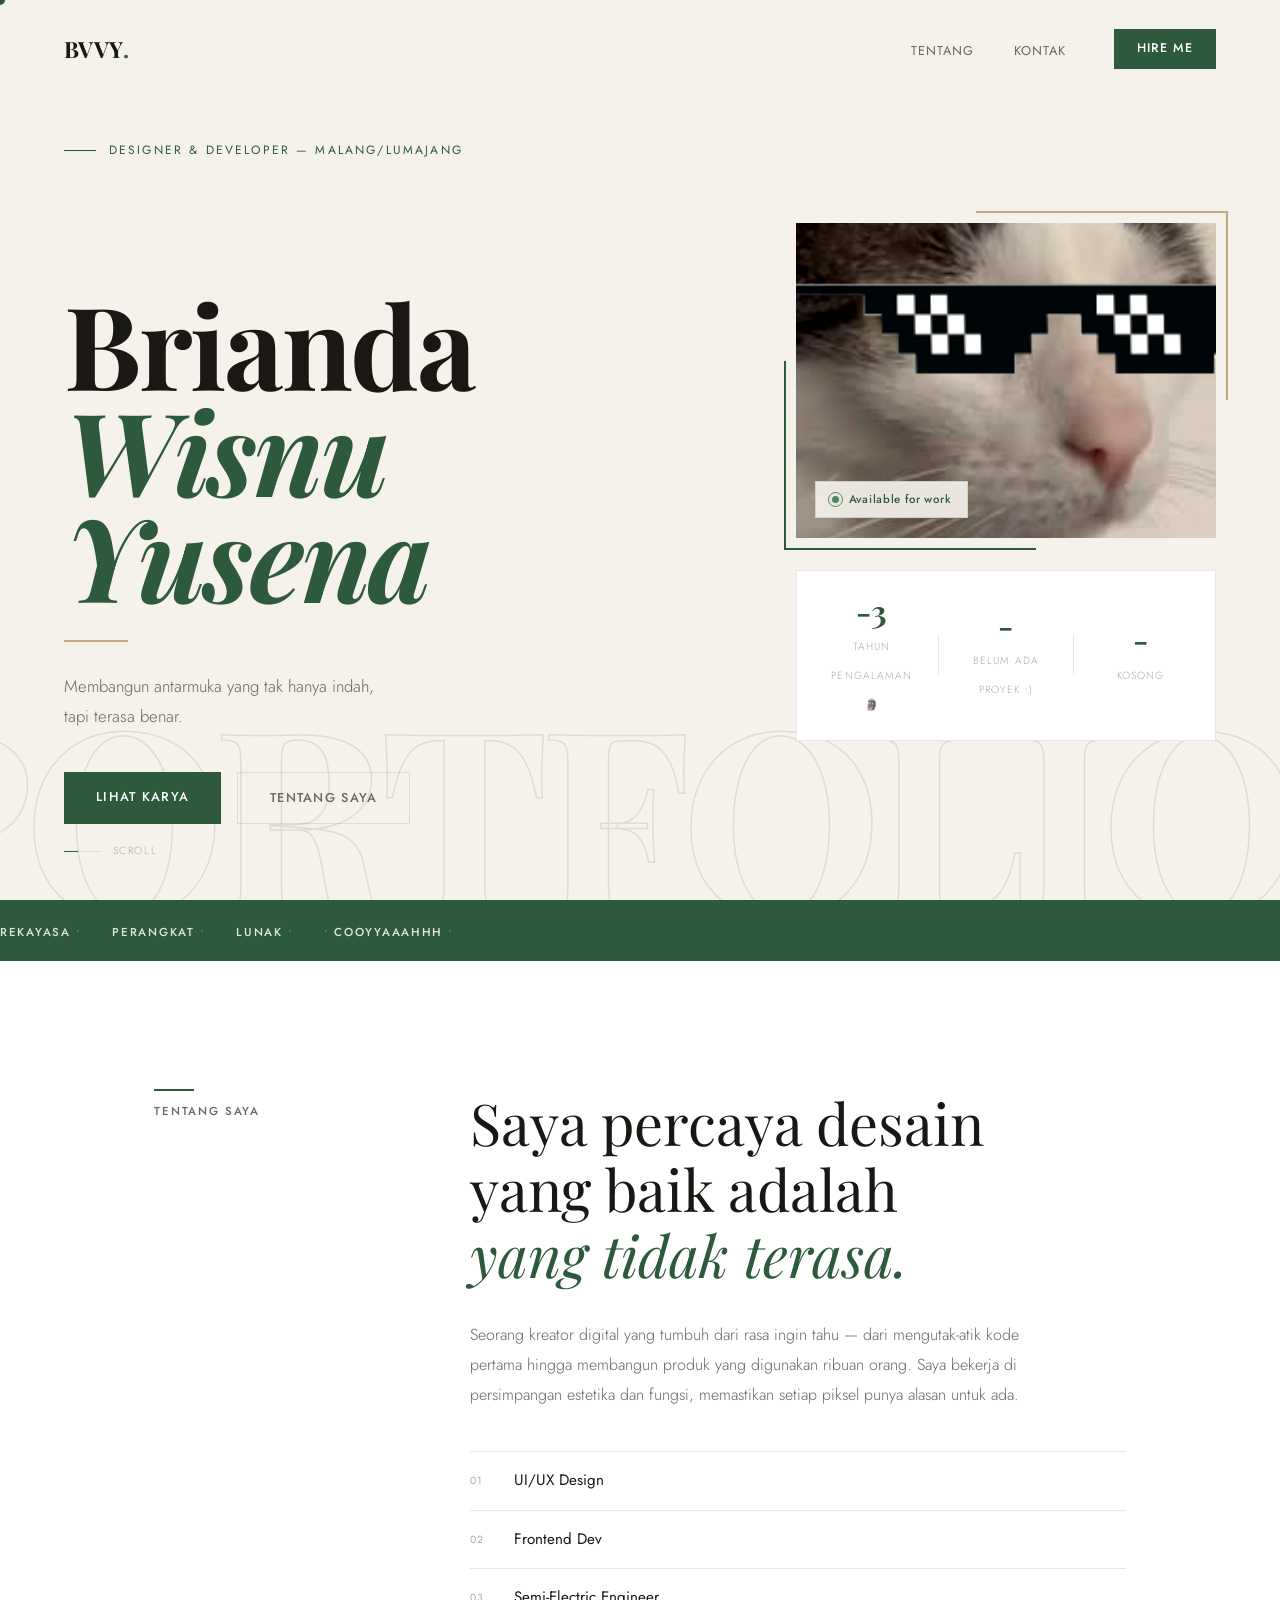
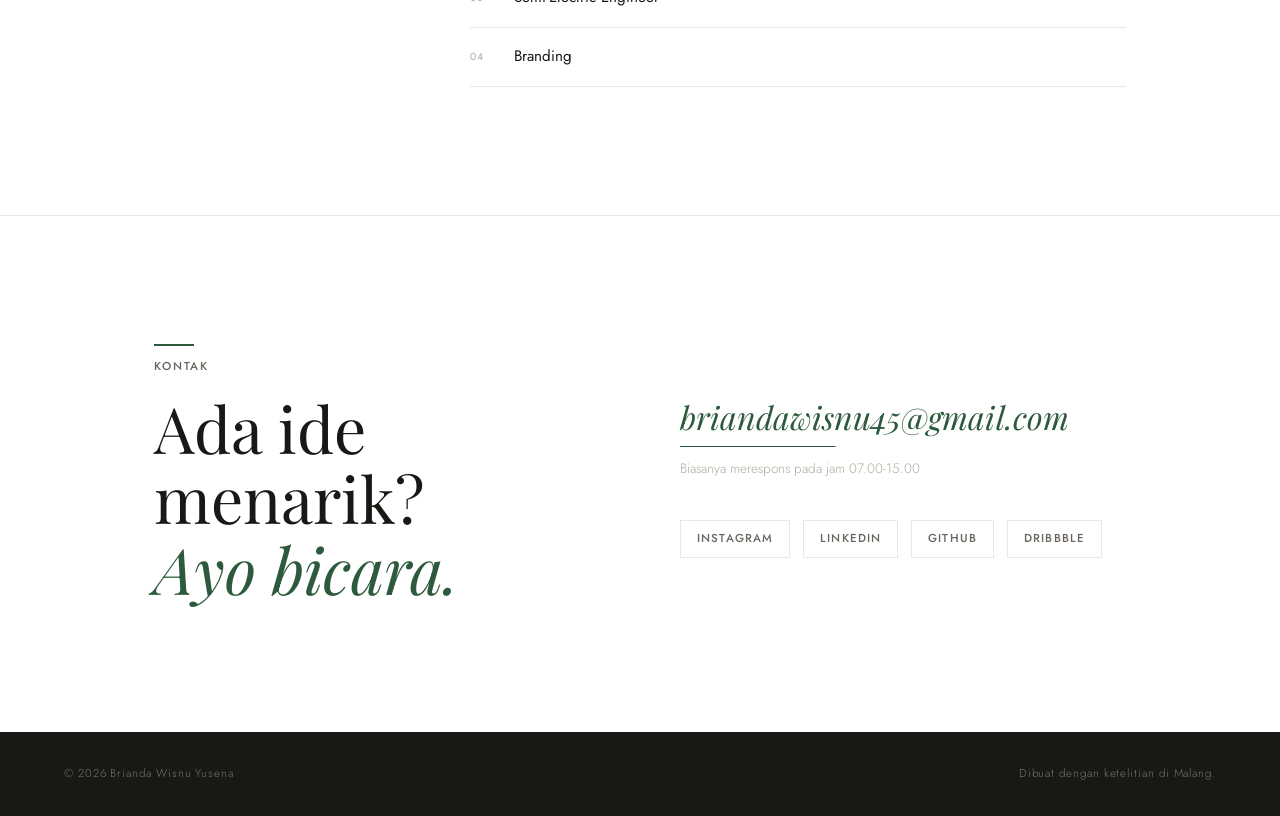
==== commit 4fcedaad: "Update index.html" ====
--- a/index.html
+++ b/index.html
@@ -18,7 +18,7 @@
       <li><a href="#about">Tentang</a></li>
       <li><a href="#contact">Kontak</a></li>
     </ul>
-    <a href="file:///D:/Maweb/Page/hire.html" class="nav-cta">Hire Me</a>
+    <a href="https://hire-eight-roan.vercel.app/" class="nav-cta">Hire Me</a>
   </nav>
 
   <!-- HERO -->
@@ -78,12 +78,11 @@
   <div class="marquee">
     <span>Rekayasa <em>•</em></span>
     <span>Perangkat <em>•</em></span>
+     <span>Lunak <em>•</em></span>
     <span> <em>•</em></span>
   </div>
   <div class="marquee" aria-hidden="true">
-    <span>Running Text Item 1 <em>•</em></span>
-    <span>Running Text Item 2 <em>•</em></span>
-    <span>Running Text Item 3 <em>•</em></span>
+    <span>COOYYAAAHHH <em>•</em></span>
   </div>
 </div>
   <!-- ABOUT -->
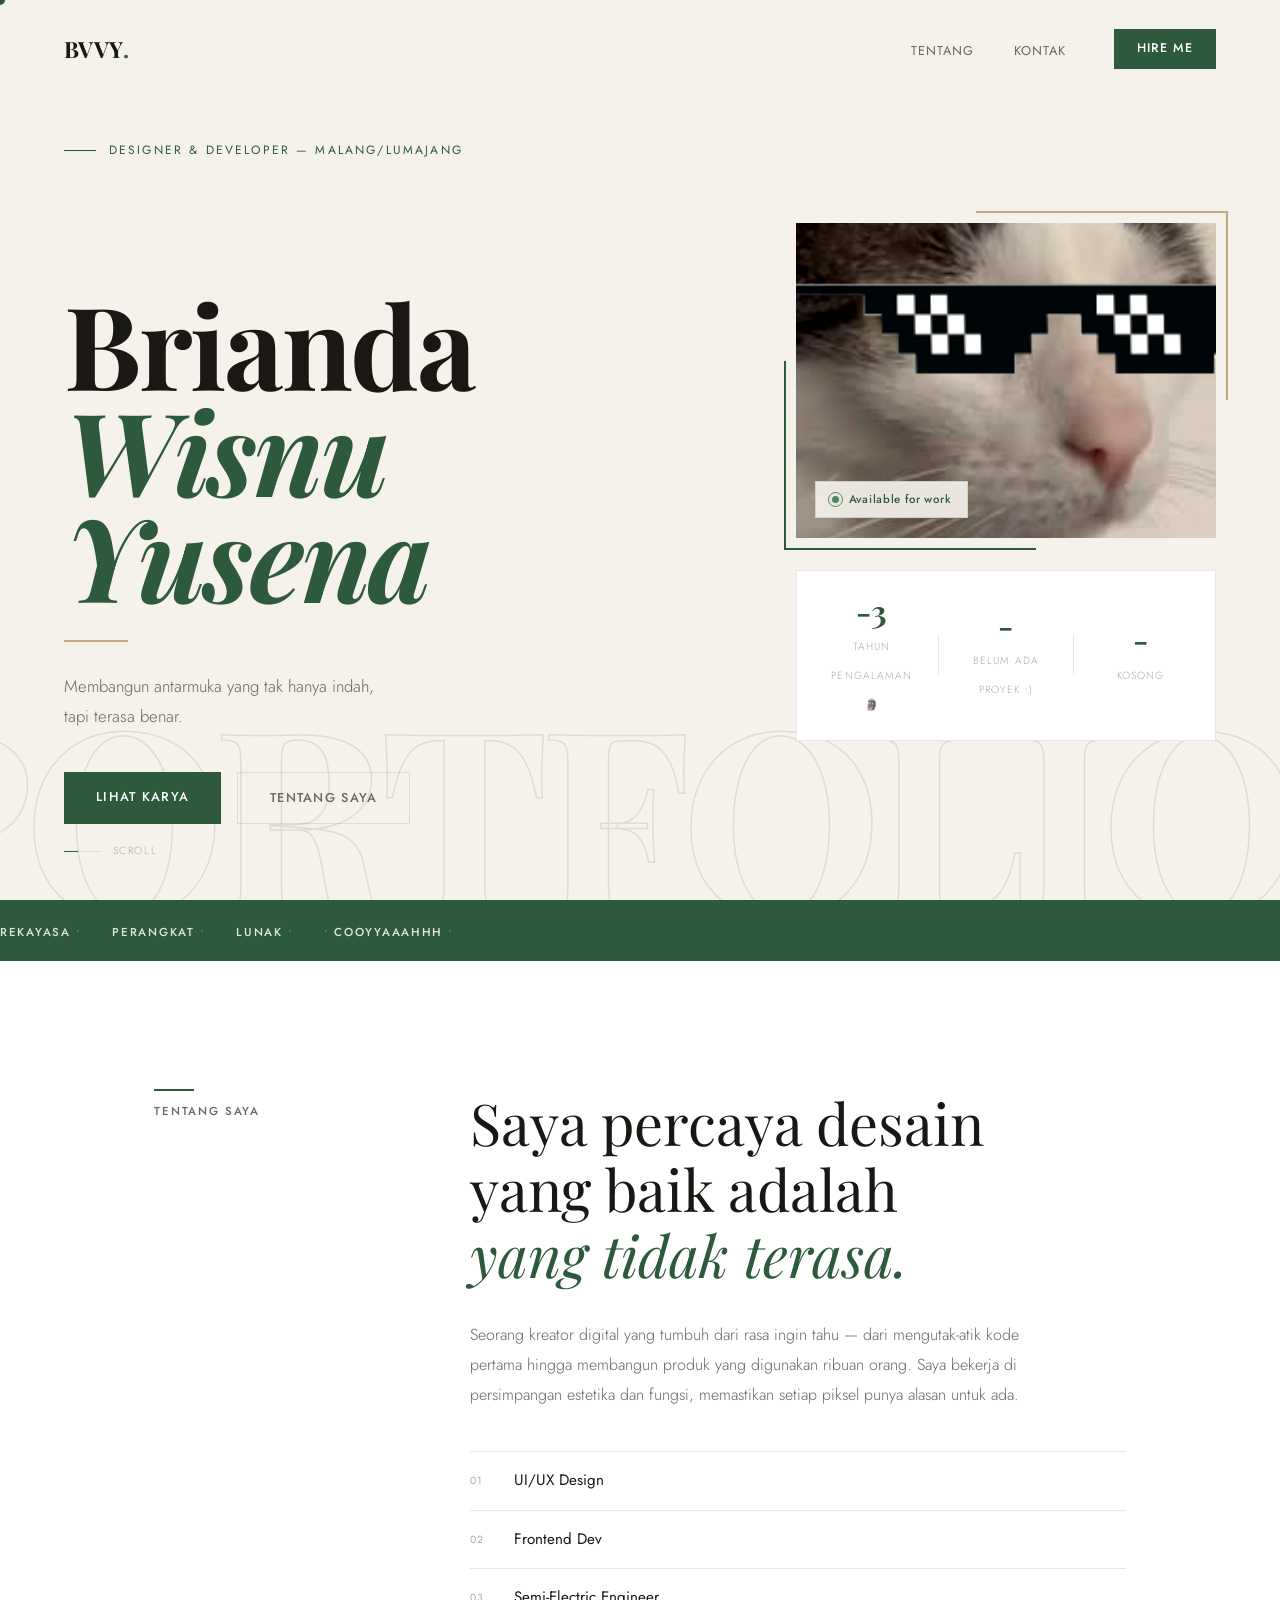
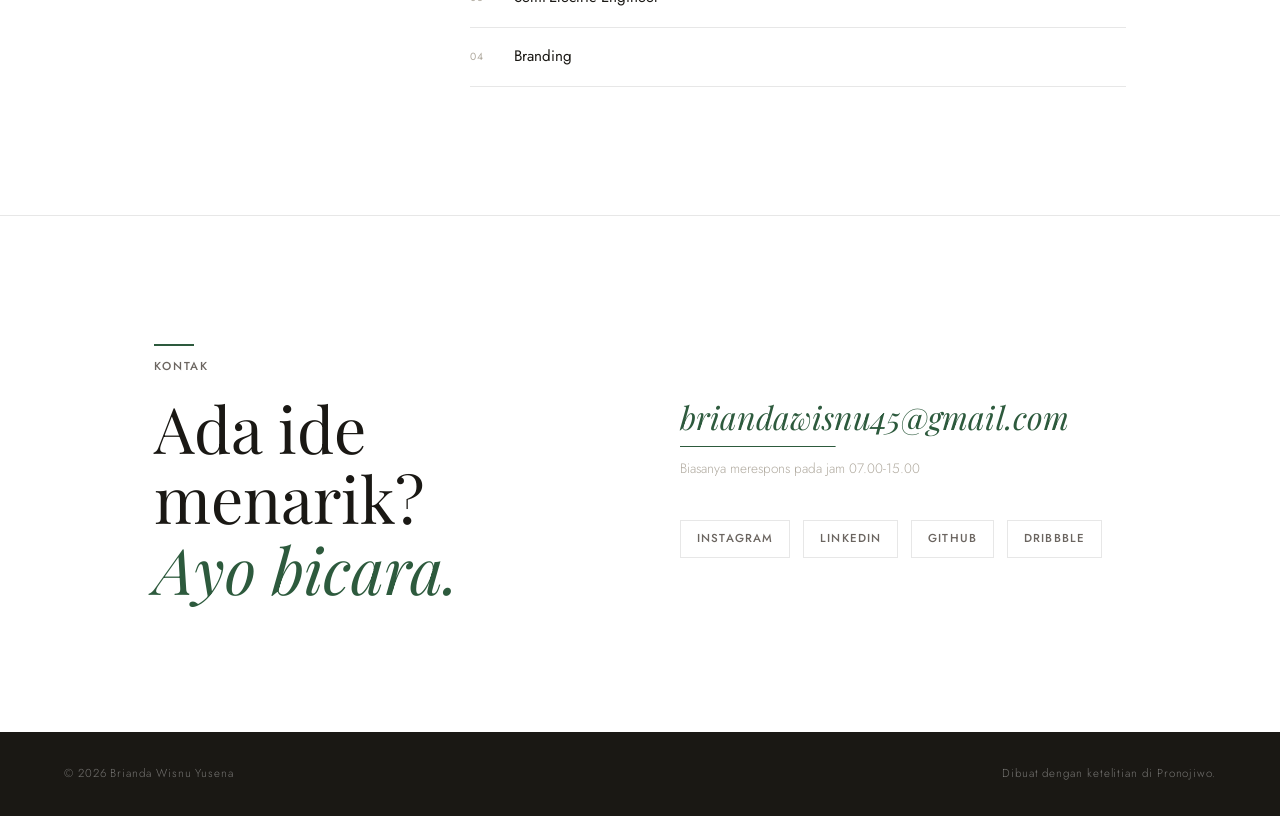
==== commit 0df13306: "Update index.html" ====
--- a/index.html
+++ b/index.html
@@ -138,7 +138,7 @@
   <!-- FOOTER -->
   <footer class="footer">
     <p>© 2026 Brianda Wisnu Yusena</p>
-    <p>Dibuat dengan ketelitian di Malang.</p>
+    <p>Dibuat dengan ketelitian di Pronojiwo.</p>
   </footer>
 
   <script src="script.js"></script>
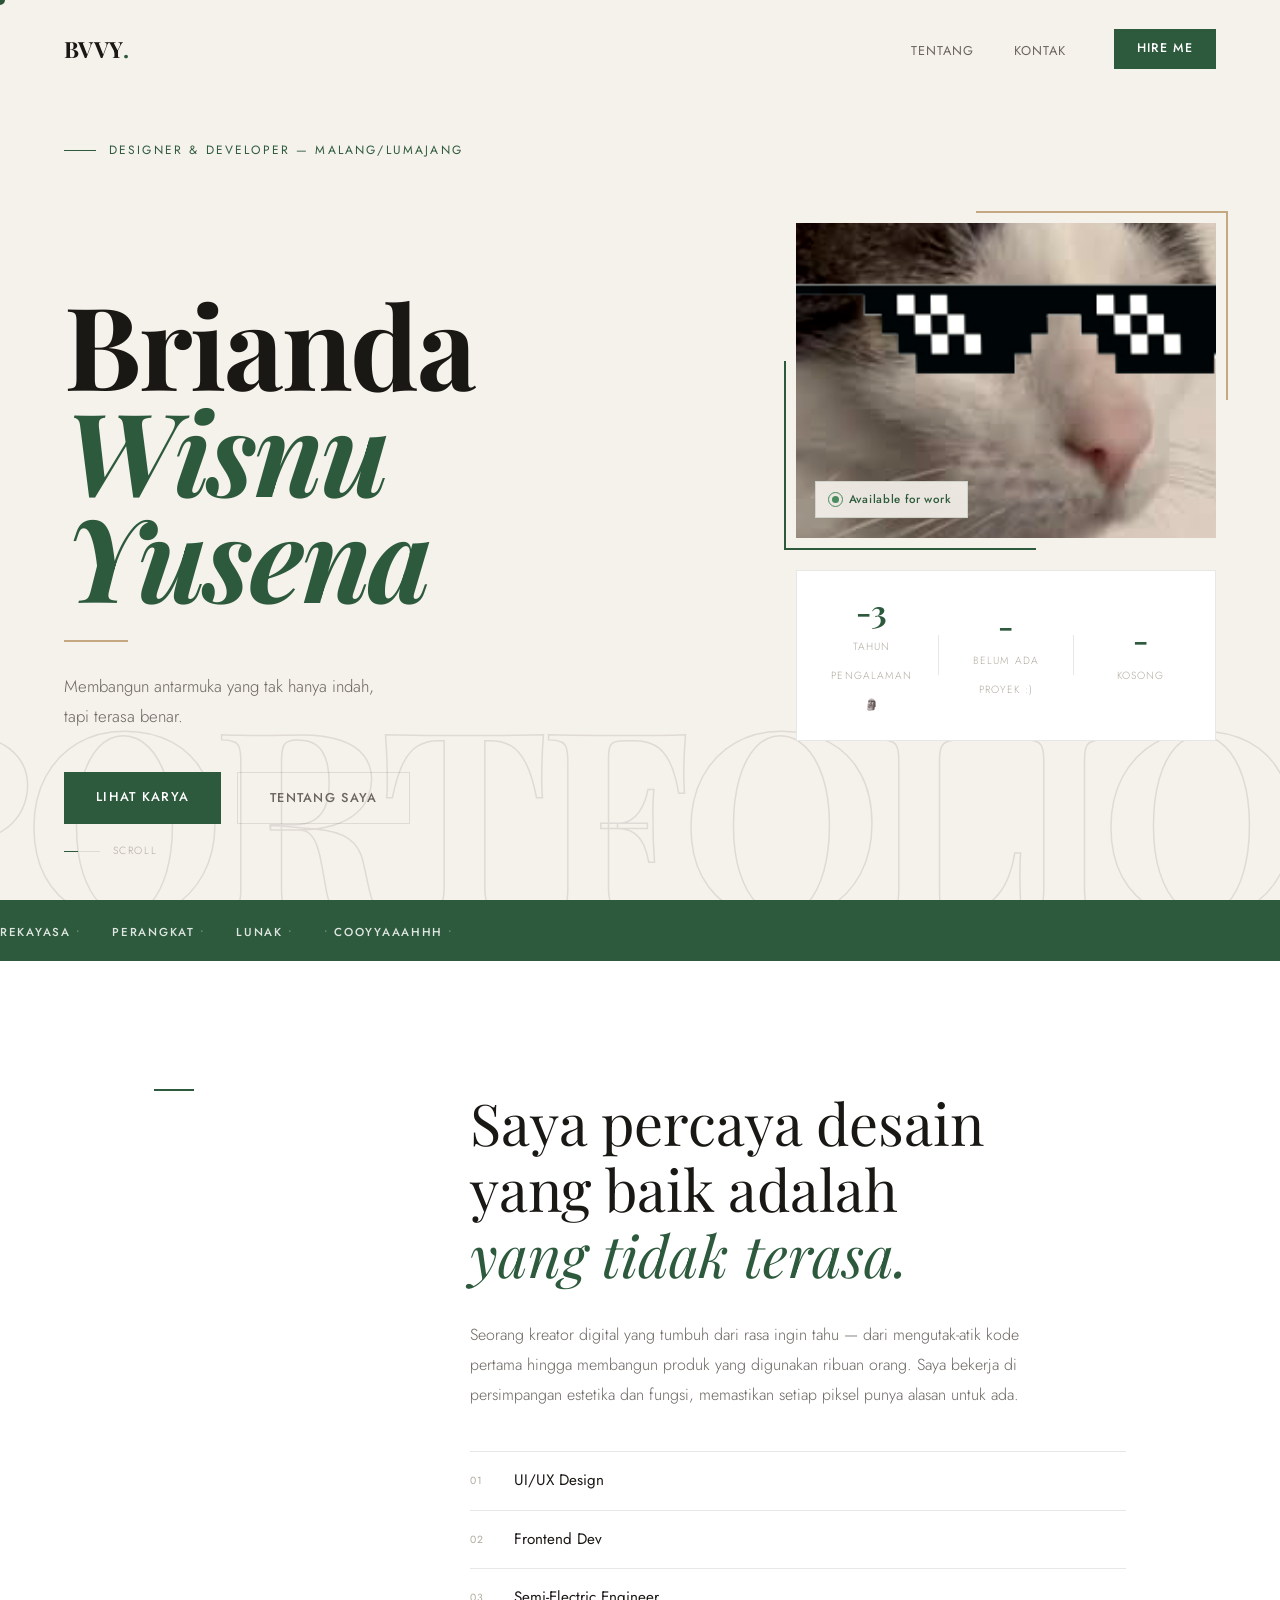
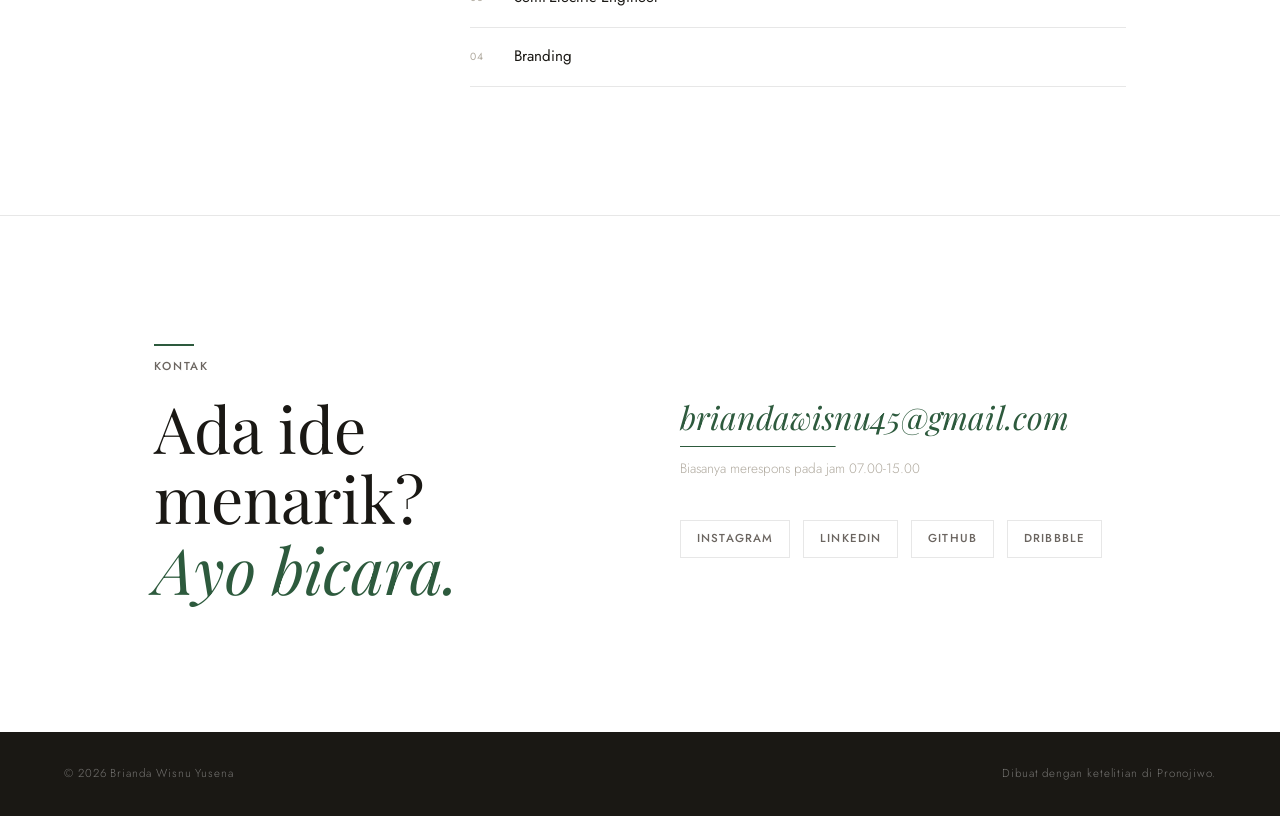
==== commit 8f3c4ec0: "Update index.html" ====
(no text change in the page or its own stylesheets)
